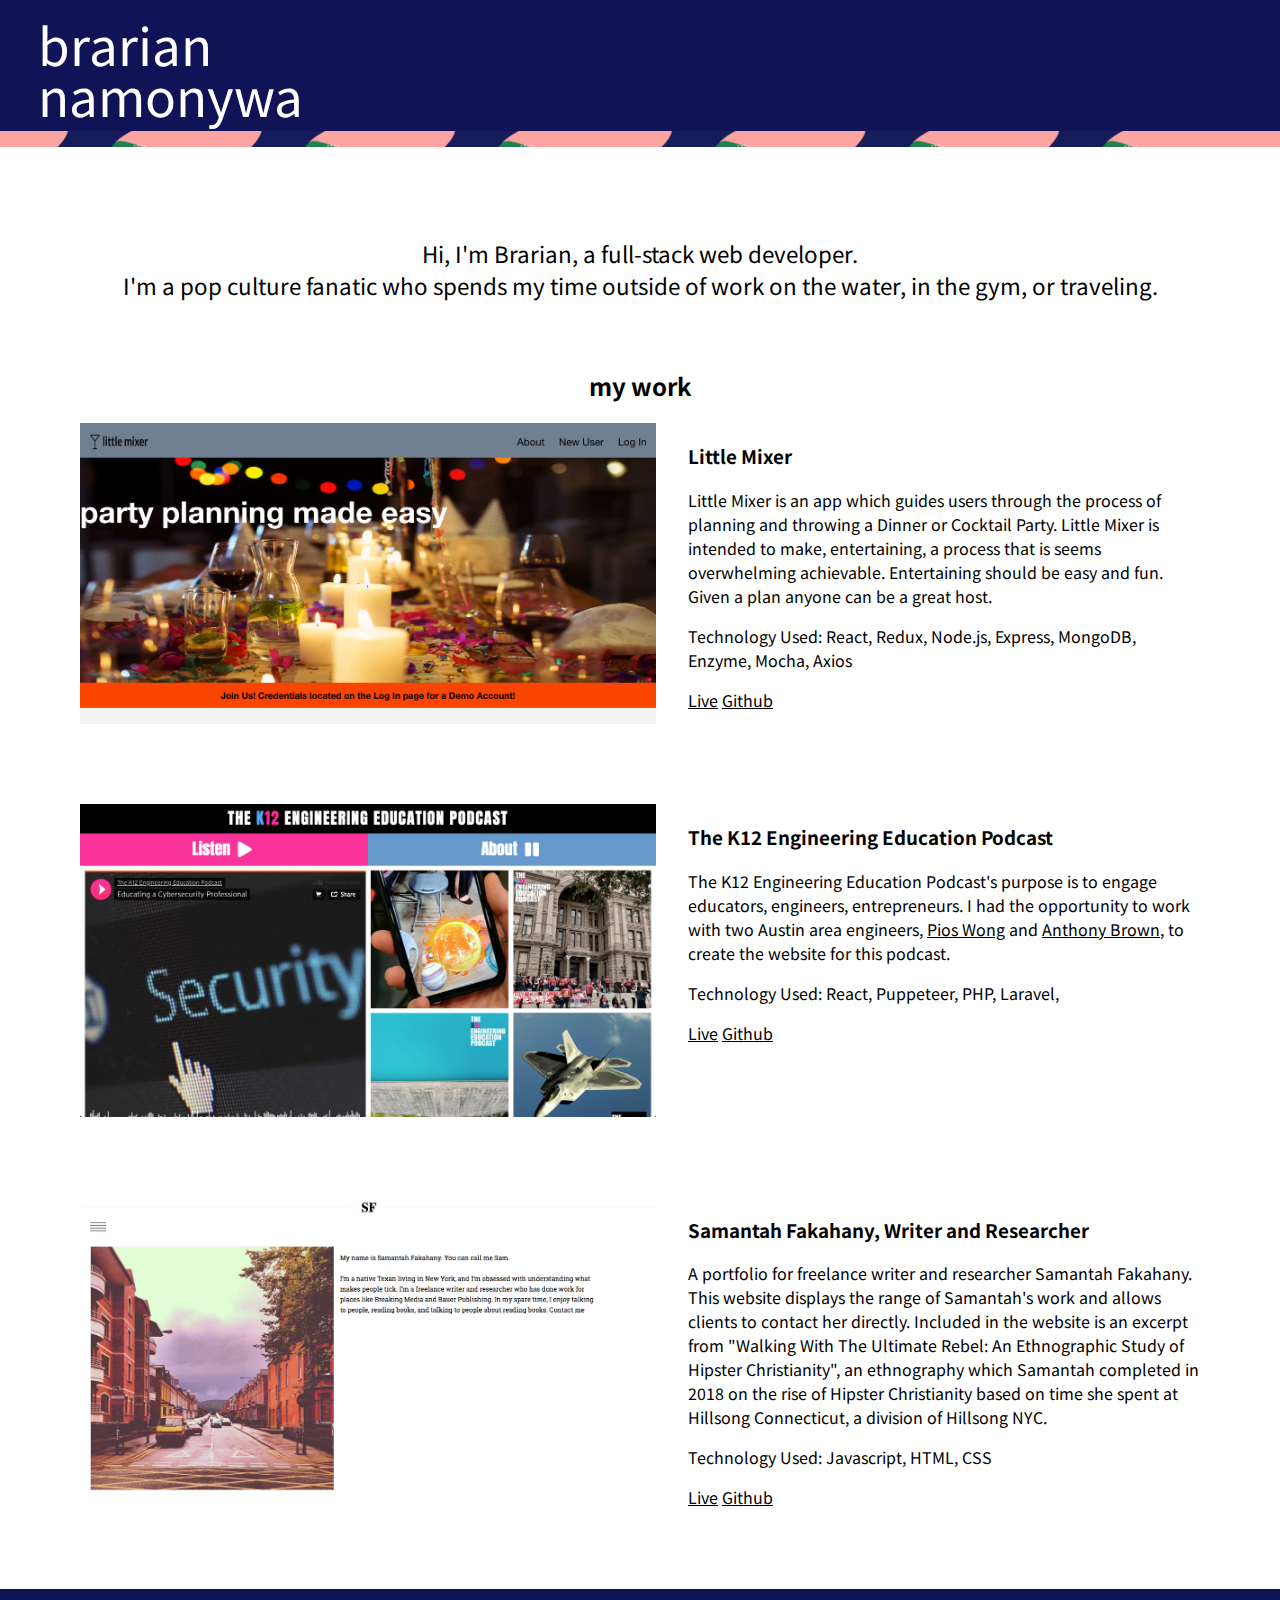
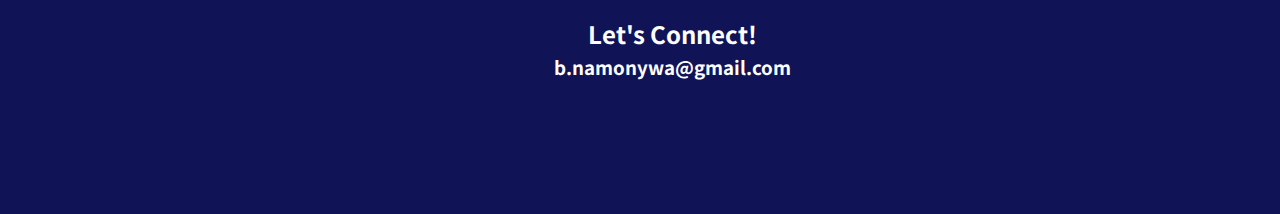
==== index.html @ b3a29791 "not hyperlinking images" ====
<!DOCTYPE html>
<!--[if lt IE 7]>      <html class="no-js lt-ie9 lt-ie8 lt-ie7"> <![endif]-->
<!--[if IE 7]>         <html class="no-js lt-ie9 lt-ie8"> <![endif]-->
<!--[if IE 8]>         <html class="no-js lt-ie9"> <![endif]-->
<!--[if gt IE 8]><!-->
<html class="no-js">
  <!--<![endif]-->
  <head>
    <meta charset="utf-8" />
    <meta http-equiv="X-UA-Compatible" content="IE=edge" />
    <title>Brarian Namonywa - Fullstack Developer</title>
    <meta name="description" content="" />
    <meta name="viewport" content="width=device-width, initial-scale=1" />
    <link rel="stylesheet" href="index.css" />
    <link
      href="https://fonts.googleapis.com/css?family=Noto+Sans+JP"
      rel="stylesheet"
    />
    <link
      rel="stylesheet"
      href="https://use.fontawesome.com/releases/v5.8.1/css/all.css"
      integrity="sha384-50oBUHEmvpQ+1lW4y57PTFmhCaXp0ML5d60M1M7uH2+nqUivzIebhndOJK28anvf"
      crossorigin="anonymous"
    />
    <link rel="apple-touch-icon" sizes="180x180" href="/apple-touch-icon.png" />
    <link rel="icon" type="image/png" sizes="32x32" href="/favicon-32x32.png" />
    <link rel="icon" type="image/png" sizes="16x16" href="/favicon-16x16.png" />
    <link rel="manifest" href="/site.webmanifest" />
  </head>
  <body>
    <!--[if lt IE 7]>
      <p class="browsehappy">
        You are using an <strong>outdated</strong> browser. Please
        <a href="#">upgrade your browser</a> to improve your experience.
      </p>
    <![endif]-->

    <header>
      <div class="heading">
        <div>
          brarian <br />
          namonywa
        </div>
      </div>
      <div class="dropdown_menu">
        <button onclick="drop()" class="drop_button">
          <i class="fas fa-bars fa-2x"></i>
        </button>
        <div id="drop_id" class="content">
          <div>about me</div>
          <div><a href="#work">my work</a></div>
          <div onclick="goto('footer')">contact</div>
        </div>
      </div>
    </header>
    <main>
      <!--------------- ABOUT ME START -------------->
      <section class="about_me">
        Hi, I'm Brarian, a full-stack web developer. <br />
        I'm a pop culture fanatic who spends my time outside of work on the
        water, in the gym, or traveling.
      </section>
      <!--------------- ABOUT ME END -------------->

      <!--------------- MY WORK START -------------->

      <h2 id="work">my work</h2>
      <section class="work">
        <img
          class="capstone_pic"
          src="little_mixer.png"
          alt="Homepage of Little Mixer"
        />

        <aside>
          <h3>Little Mixer</h3>
          Little Mixer is an app which guides users through the process of
          planning and throwing a Dinner or Cocktail Party. Little Mixer is
          intended to make, entertaining, a process that is seems overwhelming
          achievable. Entertaining should be easy and fun. Given a plan anyone
          can be a great host.

          <p>
            Technology Used: React, Redux, Node.js, Express, MongoDB, Enzyme,
            Mocha, Axios
          </p>
          <a href="https://littlemixer.netlify.com/" target="blank">Live</a>
          <a href="https://github.com/brarian/new-party-app" target="blank"
            >Github</a
          >
        </aside>
      </section>

      <section class="work">
        <img
          class="capstone_pic"
          src="episodePage.png"
          alt="K12 Engineering Education Screenshot"
        />

        <aside>
          <h3>The K12 Engineering Education Podcast</h3>
          The K12 Engineering Education Podcast's purpose is to engage
          educators, engineers, entrepreneurs. I had the opportunity to work
          with two Austin area engineers,
          <a href="http://www.piuswong.com/" target="blank">Pios Wong</a> and
          <a href="https://anthonycodes.com/" target="blank">Anthony Brown</a>,
          to create the website for this podcast.
          <p>
            Technology Used: React, Puppeteer, PHP, Laravel,
          </p>
          <a href="http://dev20190116.k12engineering.net/" target="blank"
            >Live</a
          >
          <a href="https://github.com/pieguyatx/tk12eep2018" target="blank"
            >Github</a
          >
        </aside>
      </section>

      <section class="work">
        <img
          class="capstone_pic"
          src="sf_portfolio.png"
          alt="Samantah Fakahany portfolio website about me page"
        />

        <aside>
          <h3>Samantah Fakahany, Writer and Researcher</h3>
          A portfolio for freelance writer and researcher Samantah Fakahany.
          This website displays the range of Samantah's work and allows clients
          to contact her directly. Included in the website is an excerpt from
          "Walking With The Ultimate Rebel: An Ethnographic Study of Hipster
          Christianity", an ethnography which Samantah completed in 2018 on the
          rise of Hipster Christianity based on time she spent at Hillsong
          Connecticut, a division of Hillsong NYC.
          <p>
            Technology Used: Javascript, HTML, CSS
          </p>
          <a href="http://www.samantah.me/" target="blank">Live</a>
          <a href="https://github.com/brarian/sFakahany" target="blank"
            >Github</a
          >
        </aside>
      </section>
    </main>

    <!--------------- MY WORK END -------------->

    <!--------------- FOOTER START-------------->
    <footer>
      <h2 className="footer">Let's Connect!</h2>
      <h3>b.namonywa@gmail.com</h3>
      <ul>
        <li>
          <a href="https://www.linkedin.com/in/brarian/" target="blank">
            <i class="fab fa-linkedin fa-3x"></i>
          </a>
        </li>
        <li>
          <a
            href="mailto:b.namonywa@gmail.com?subject=Contact Me"
            target="blank"
            ><i class="far fa-envelope fa-3x"></i>
          </a>
        </li>
        <li>
          <a href="https://github.com/brarian" target="blank"
            ><i class="fab fa-github fa-3x"></i
          ></a>
        </li>
        <li>
          <a href="Brarian_Namonywa_Resume.pdf" target="blank"
            ><i class="far fa-file fa-3x"></i
          ></a>
        </li>
      </ul>
    </footer>
    <!--------------- FOOTER END-------------->
    <script
      src="https://code.jquery.com/jquery-3.4.1.min.js"
      integrity="sha256-CSXorXvZcTkaix6Yvo6HppcZGetbYMGWSFlBw8HfCJo="
      crossorigin="anonymous"
    ></script>
    <script src="index.js" async defer></script>
  </body>
</html>
---- index.css ----
html,body{
  overflow-x: hidden;
  overflow-y: auto;
}
body {
  font-family: "Noto Sans JP", sans-serif;
  margin: 0;
  padding: 0;
}
a img{
  text-decoration: none; 
}
header {
  padding-top: 10px;
  font-family: "Noto Sans JP", sans-serif;
  font-size: 3.5vw;
  line-height: 3vw;
  width: 100%;
  background-color: #101457;
  color: white;
  margin-bottom: 10px;
}

footer{
  height: 20vh;
  bottom: 0;
  width: 100%;
  background-color: #101457;
  color: white;
  padding-bottom: 5vh;
}

footer h2{
  padding-top: 3vh;
  margin-left: auto;
  margin-right: auto;
  padding-left: 5vw;
  margin-bottom: 1px;
  
}
footer h3{
  padding-left: 5vw;
  padding-top: 1px;
  margin-top: 1px;
  text-align: center
}
aside a:visited, a{
  text-decoration: underline;
  color: black;
}
.heading{
  padding-top: 1vh; 
  padding-left: 3vw;
}
.heading div{
  font-size: 4vw;
    line-height: 1;
    padding-bottom: 10px;
}
footer ul{
  list-style: none;
  display: flex;
  justify-content: center;
}

footer ul li{
  margin-left: 4vw;
}
/* -------------NAV START ---------------- */
.dropdown_menu {
  position: relative;
  display: flex;
  justify-content: flex-end;
  background-image: url(longNav.png);
  background-size: contain;
  width: 100%;
  
}
.drop_button {
  background-color: #fba4a0;
  color: #fba4a0;
  padding: 8px;
  font-size: 10px;
  border: none;
  cursor: pointer;
  
}

.drop_button:focus{
  outline: none; 
}
.content {
  display: none;
  position: absolute;
  background-color: #101457;
  min-width: 160px;
  z-index: 0;
  text-align: center;
}

.content a {
  color: white;
  padding: 12px 16px;
  text-decoration: none;
  display: block;

}

.show {
  display: block;
  margin-top: 2.1em;
  font-size: 16px;
  
}



footer a{
  text-decoration: none; 
  color: white;
}

/* -------------NAV END ---------------- */
/* -------------MAIN START ---------------- */

.my_pic{
  width: 30%;
  height: 60%;
  margin-right: 2em;
}

.about_me{
  margin-top: 4em;
  margin-left: auto;
  margin-right: auto;
  font-size: 1.4em;
  text-align: center;
  margin-bottom: 3em;
}

h2{
  text-align: center;
}
.capstone_pic{
  width: 45%;
  height: 50%;
  margin-right: 2em;
} 
.work{
  display: flex;
  margin-bottom: 5em;
  justify-content: center;
}

aside{
  width: 40%;
  max-width: 600px;
}



@media only screen and (max-width: 860px) {
  .dropdown_menu {
    justify-content: flex-end;
    background-image: url(portfoliomenu.png);
    background-size: cover;
  }
  .heading div {
    font-size: 6vw;
    line-height: 1;
    width: 100%;
}
.heading aside {
  font-size: 5vw;
  line-height: 1;
}


  .about_me {
    max-width: 80%;
    margin-top: 3.5em;    
    margin-bottom: 3.5em;
    font-size: 1.2em;
    margin-left: auto;
    margin-right: auto;
  }
  .my_pic {
    width: 90%;
  height: 300px; 
    margin-left: auto;
    margin-right: auto;
  }

  /* .about_me{
    margin-top: 1.5em;
    width: 90%;
  } */

  .capstone_pic {
    height: 300px;
    width: 400px;
    display: block;
    margin-left: auto;
    margin-right: auto;
  }

  h2 {
    text-align: center;
  }
  .work {
    display: block;
    background-color: white;
    margin-bottom: 5em;
  }
  .work aside  {
    margin: 2em;
    width: 90%;
    text-align: center;
  }
  .work ul {
    list-style-type: none;
    padding: 0;
    flex-wrap: wrap;
  }

  .work ul li {
    background-color: lightgrey;
    padding: 0.3em;
    border-radius: 3px;
    margin: 3px;
  }
  section{
    margin-bottom: 2em;
  }
  section .buttons {
    display: flex;
    justify-content: center;
  }

  .resume_section {
    text-align: center;
  }
  .resume_section h2 {
  }

  .resume_section button {
    border-radius: 2px;
    padding: 1em;
    background-color: lightgray;
  }

  footer ul{
    list-style: none;
    display: flex;
    margin-left: -3em
  }
  footer ul li{
    margin-left: 7vw;
  }

  footer a{
    text-decoration: none; 
    color: white;
  }

  .show div{
    padding: 8px;
  }
  @media only screen and (max-width: 400px) {
    .capstone_pic {
      height: 250px;;
      width: 85%;
      display: block;
      margin-left: auto;
      margin-right: auto;
    }
    .work aside  {
      width: 90%;
      text-align: left;
      margin: 1em;
    }
  }
}
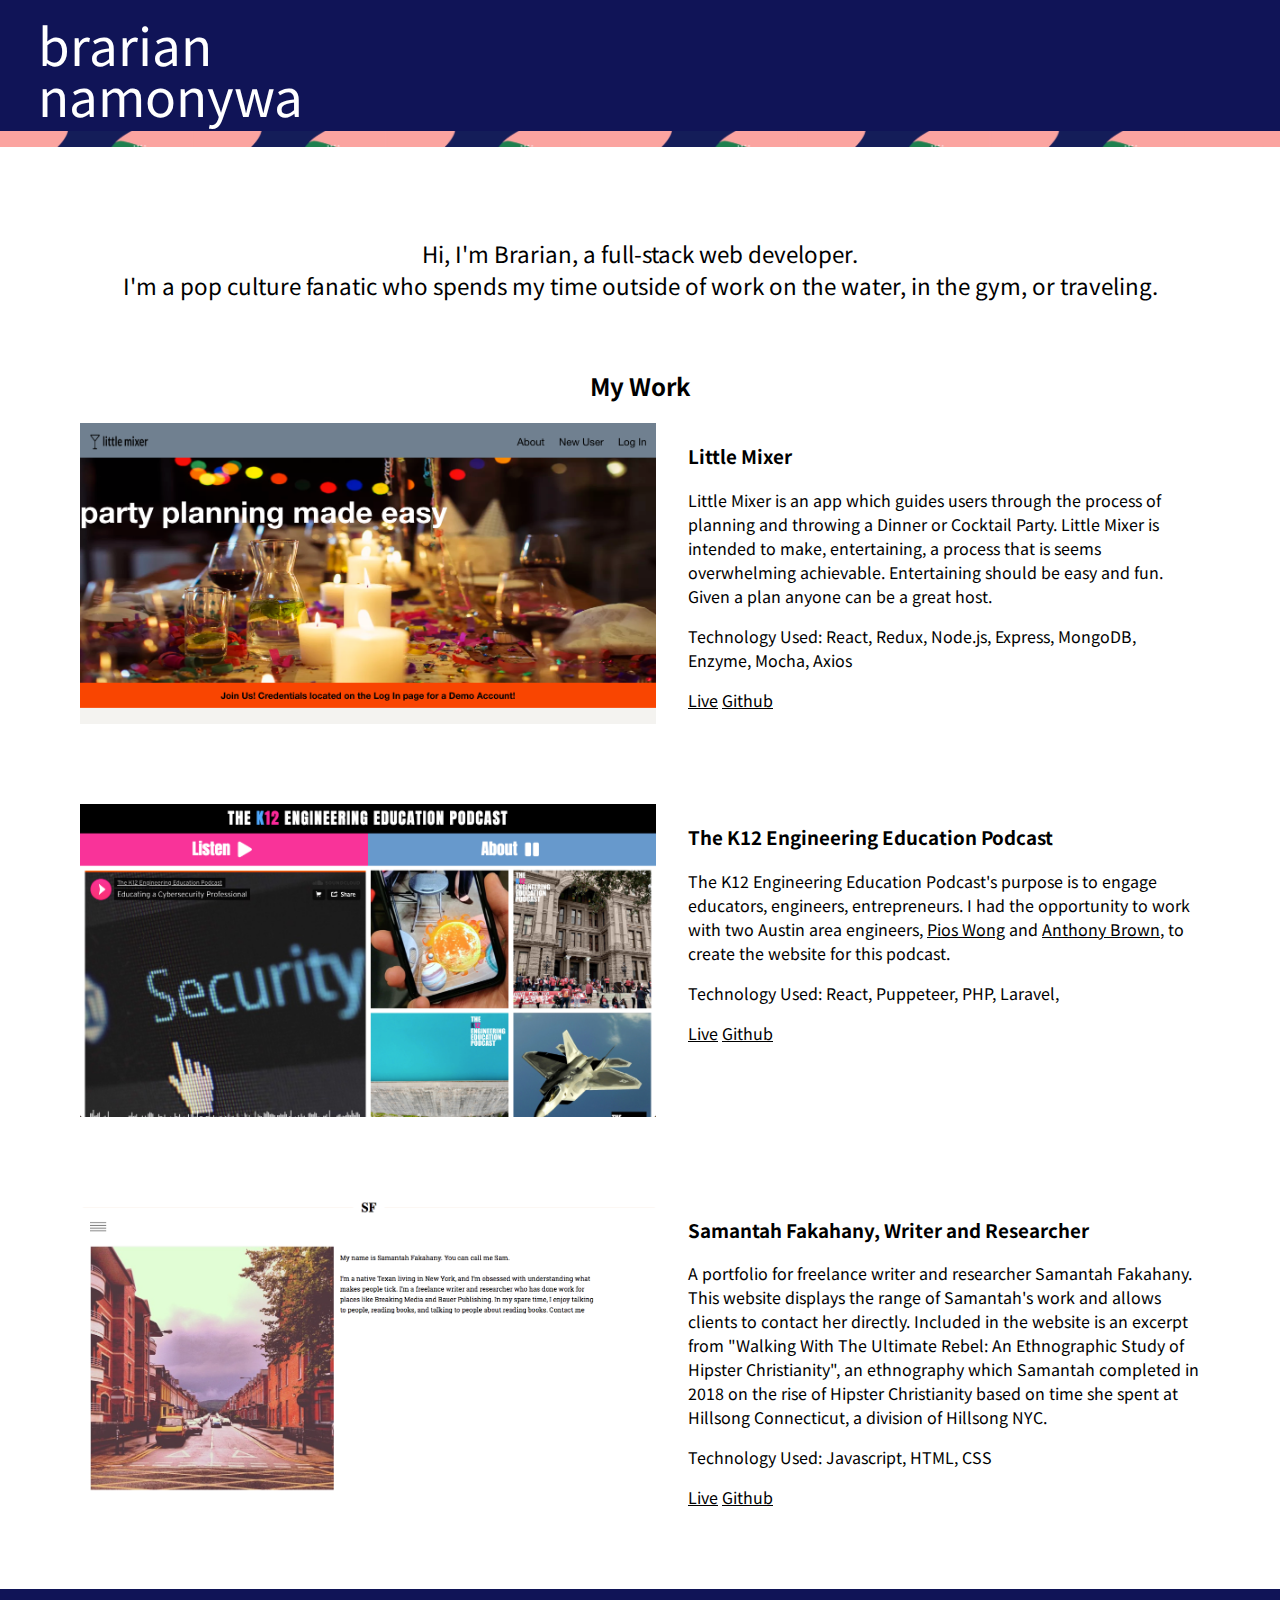
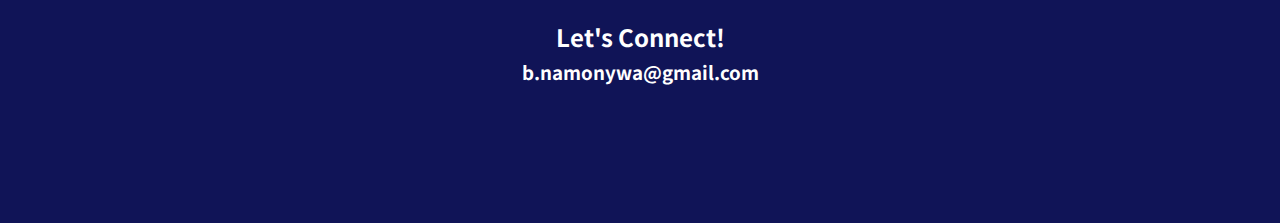
==== commit 63fb0722: "footer centered" ====
--- a/index.html
+++ b/index.html
@@ -57,6 +57,7 @@
       <!--------------- ABOUT ME START -------------->
       <section class="about_me">
         Hi, I'm Brarian, a full-stack web developer. <br />
+
         I'm a pop culture fanatic who spends my time outside of work on the
         water, in the gym, or traveling.
       </section>
@@ -64,7 +65,7 @@
 
       <!--------------- MY WORK START -------------->
 
-      <h2 id="work">my work</h2>
+      <h2 id="work">My Work</h2>
       <section class="work">
         <img
           class="capstone_pic"
@@ -112,7 +113,7 @@
           <a href="http://dev20190116.k12engineering.net/" target="blank"
             >Live</a
           >
-          <a href="https://github.com/pieguyatx/tk12eep2018" target="blank"
+          <a href="https://github.com/brarian/scrapertk12" target="blank"
             >Github</a
           >
         </aside>
@@ -149,32 +150,34 @@
 
     <!--------------- FOOTER START-------------->
     <footer>
-      <h2 className="footer">Let's Connect!</h2>
-      <h3>b.namonywa@gmail.com</h3>
-      <ul>
-        <li>
-          <a href="https://www.linkedin.com/in/brarian/" target="blank">
-            <i class="fab fa-linkedin fa-3x"></i>
-          </a>
-        </li>
-        <li>
-          <a
-            href="mailto:b.namonywa@gmail.com?subject=Contact Me"
-            target="blank"
-            ><i class="far fa-envelope fa-3x"></i>
-          </a>
-        </li>
-        <li>
-          <a href="https://github.com/brarian" target="blank"
-            ><i class="fab fa-github fa-3x"></i
-          ></a>
-        </li>
-        <li>
-          <a href="Brarian_Namonywa_Resume.pdf" target="blank"
-            ><i class="far fa-file fa-3x"></i
-          ></a>
-        </li>
-      </ul>
+      <div><h2 class="main_footer">Let's Connect!</h2></div>
+      <div><h3>b.namonywa@gmail.com</h3></div>
+      <div class="social_links">
+        <ul>
+          <li>
+            <a href="https://www.linkedin.com/in/brarian/" target="blank">
+              <i class="fab fa-linkedin fa-3x"></i>
+            </a>
+          </li>
+          <li>
+            <a
+              href="mailto:b.namonywa@gmail.com?subject=Contact Me"
+              target="blank"
+              ><i class="far fa-envelope fa-3x"></i>
+            </a>
+          </li>
+          <li>
+            <a href="https://github.com/brarian" target="blank"
+              ><i class="fab fa-github fa-3x"></i
+            ></a>
+          </li>
+          <li>
+            <a href="Brarian_Namonywa_Resume.pdf" target="blank"
+              ><i class="far fa-file fa-3x"></i
+            ></a>
+          </li>
+        </ul>
+      </div>
     </footer>
     <!--------------- FOOTER END-------------->
     <script
--- a/index.css
+++ b/index.css
@@ -22,29 +22,10 @@
   margin-bottom: 10px;
 }
 
-footer{
-  height: 20vh;
-  bottom: 0;
-  width: 100%;
-  background-color: #101457;
-  color: white;
-  padding-bottom: 5vh;
-}
-
-footer h2{
-  padding-top: 3vh;
-  margin-left: auto;
-  margin-right: auto;
-  padding-left: 5vw;
-  margin-bottom: 1px;
-  
-}
-footer h3{
-  padding-left: 5vw;
-  padding-top: 1px;
-  margin-top: 1px;
-  text-align: center
-}
+
+
+
+
 aside a:visited, a{
   text-decoration: underline;
   color: black;
@@ -58,15 +39,9 @@
     line-height: 1;
     padding-bottom: 10px;
 }
-footer ul{
-  list-style: none;
-  display: flex;
-  justify-content: center;
-}
-
-footer ul li{
-  margin-left: 4vw;
-}
+
+
+
 /* -------------NAV START ---------------- */
 .dropdown_menu {
   position: relative;
@@ -160,6 +135,39 @@
 
 
 
+
+/*********** FOOTER START ************/
+footer{
+  margin-top: 4em;
+  padding-top: 3vh;
+  height: 20vh;
+  bottom: 0;
+  width: 100%;
+  background-color: #101457;
+  color: white;
+  padding-bottom: 3vh;
+}
+
+.main_footer{
+  line-height: 1.5px;
+}
+
+footer h3{
+  text-align: center;
+}
+
+footer ul{
+  display: flex;
+  justify-content: center;
+
+}
+footer li{
+  list-style-type: none;
+  padding-right: 35px
+}
+
+/*********** FOOTER END ************/
+
 @media only screen and (max-width: 860px) {
   .dropdown_menu {
     justify-content: flex-end;
@@ -250,14 +258,6 @@
     background-color: lightgray;
   }
 
-  footer ul{
-    list-style: none;
-    display: flex;
-    margin-left: -3em
-  }
-  footer ul li{
-    margin-left: 7vw;
-  }
 
   footer a{
     text-decoration: none; 
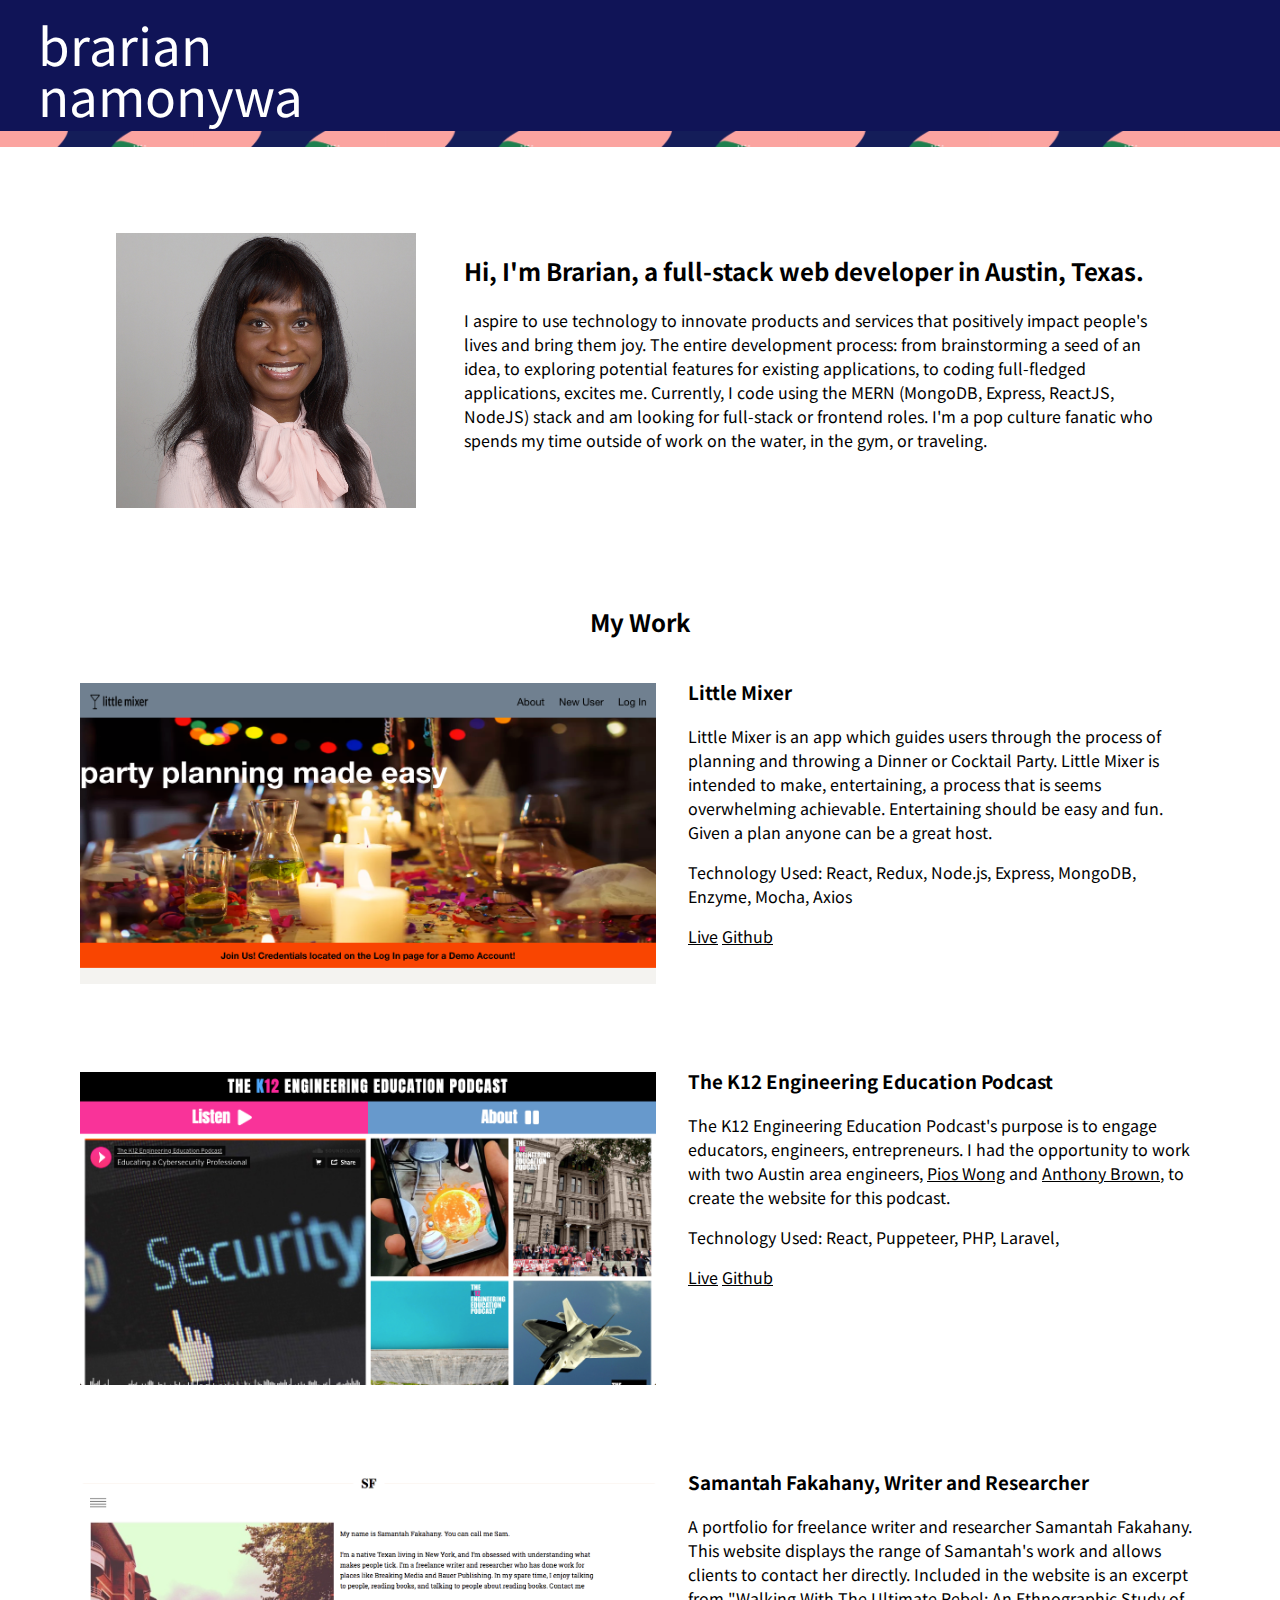
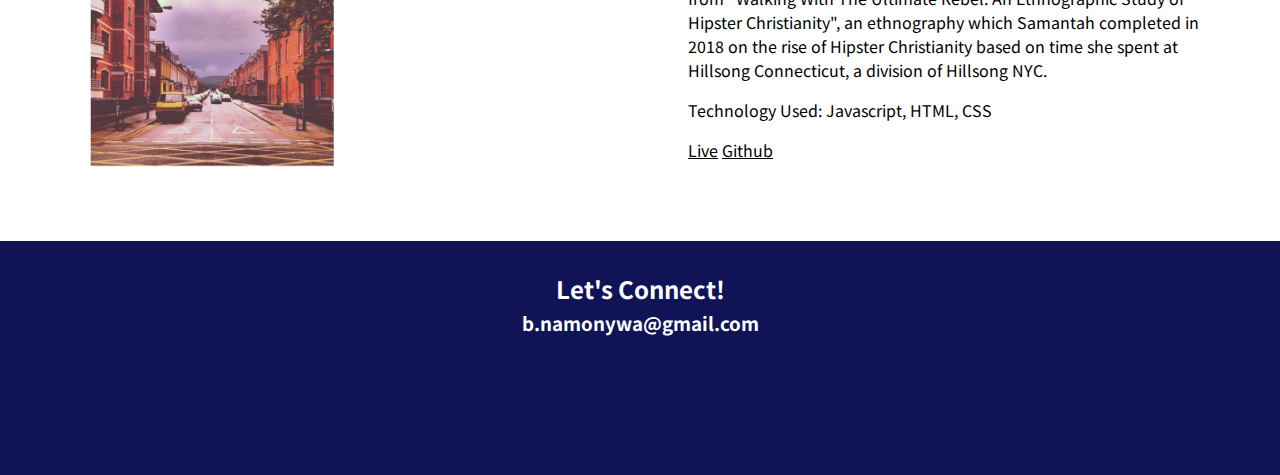
==== commit 30abc879: "about me, pic added" ====
--- a/index.html
+++ b/index.html
@@ -55,11 +55,24 @@
     </header>
     <main>
       <!--------------- ABOUT ME START -------------->
-      <section class="about_me">
-        Hi, I'm Brarian, a full-stack web developer. <br />
-
-        I'm a pop culture fanatic who spends my time outside of work on the
-        water, in the gym, or traveling.
+      <section class="work aboutme">
+        <img
+          src="pic20.jpeg"
+          alt="headshot of Brarian Namonywa"
+          class="profile_pic"
+        />
+        <div class="about">
+          <h2>Hi, I'm Brarian, a full-stack web developer in Austin, Texas.</h2>
+
+          I aspire to use technology to innovate products and services that
+          positively impact people's lives and bring them joy. The entire
+          development process: from brainstorming a seed of an idea, to
+          exploring potential features for existing applications, to coding
+          full-fledged applications, excites me. Currently, I code using the
+          MERN (MongoDB, Express, ReactJS, NodeJS) stack and am looking for
+          full-stack or frontend roles. I'm a pop culture fanatic who spends my
+          time outside of work on the water, in the gym, or traveling.
+        </div>
       </section>
       <!--------------- ABOUT ME END -------------->
 
--- a/index.css
+++ b/index.css
@@ -11,6 +11,25 @@
 a img{
   text-decoration: none; 
 }
+.aboutme{
+  padding: 2em;
+}
+.about{
+  max-width: 700px;
+
+}
+
+.profile_pic {
+  width: 300px;
+  height: 275px;
+  /* border-radius: 187px; */
+  margin-right: 3em;
+}
+
+.about h2{
+  text-align: left;
+}
+
 header {
   padding-top: 10px;
   font-family: "Noto Sans JP", sans-serif;
@@ -50,7 +69,7 @@
   background-image: url(longNav.png);
   background-size: contain;
   width: 100%;
-  
+  margin-bottom: 6vh; 
 }
 .drop_button {
   background-color: #fba4a0;
@@ -121,10 +140,12 @@
   width: 45%;
   height: 50%;
   margin-right: 2em;
+  padding-top: 1.5em;
+    align-self: center;
 } 
 .work{
   display: flex;
-  margin-bottom: 5em;
+  margin-bottom: 4em;
   justify-content: center;
 }
 
@@ -179,16 +200,28 @@
     line-height: 1;
     width: 100%;
 }
-.heading aside {
+/* .heading aside {
   font-size: 5vw;
   line-height: 1;
-}
-
+} */
+.profile_pic{
+  display: flex;
+  margin-left: auto;
+    margin-right: auto;
+}
+.about h2{
+  text-align: center;
+}
+ .about{
+  max-width: 99%;
+  margin-left: auto; 
+  margin-right: auto;
+}
 
   .about_me {
-    max-width: 80%;
+    max-width: 95%;
     margin-top: 3.5em;    
-    margin-bottom: 3.5em;
+    margin-bottom: 3em;
     font-size: 1.2em;
     margin-left: auto;
     margin-right: auto;
@@ -219,12 +252,14 @@
   .work {
     display: block;
     background-color: white;
-    margin-bottom: 5em;
+    margin-bottom: 3em;
   }
   .work aside  {
     margin: 2em;
     width: 90%;
     text-align: center;
+    margin-left: auto;
+    margin-right: auto;
   }
   .work ul {
     list-style-type: none;
@@ -276,7 +311,7 @@
       margin-right: auto;
     }
     .work aside  {
-      width: 90%;
+      width: 95%;
       text-align: left;
       margin: 1em;
     }
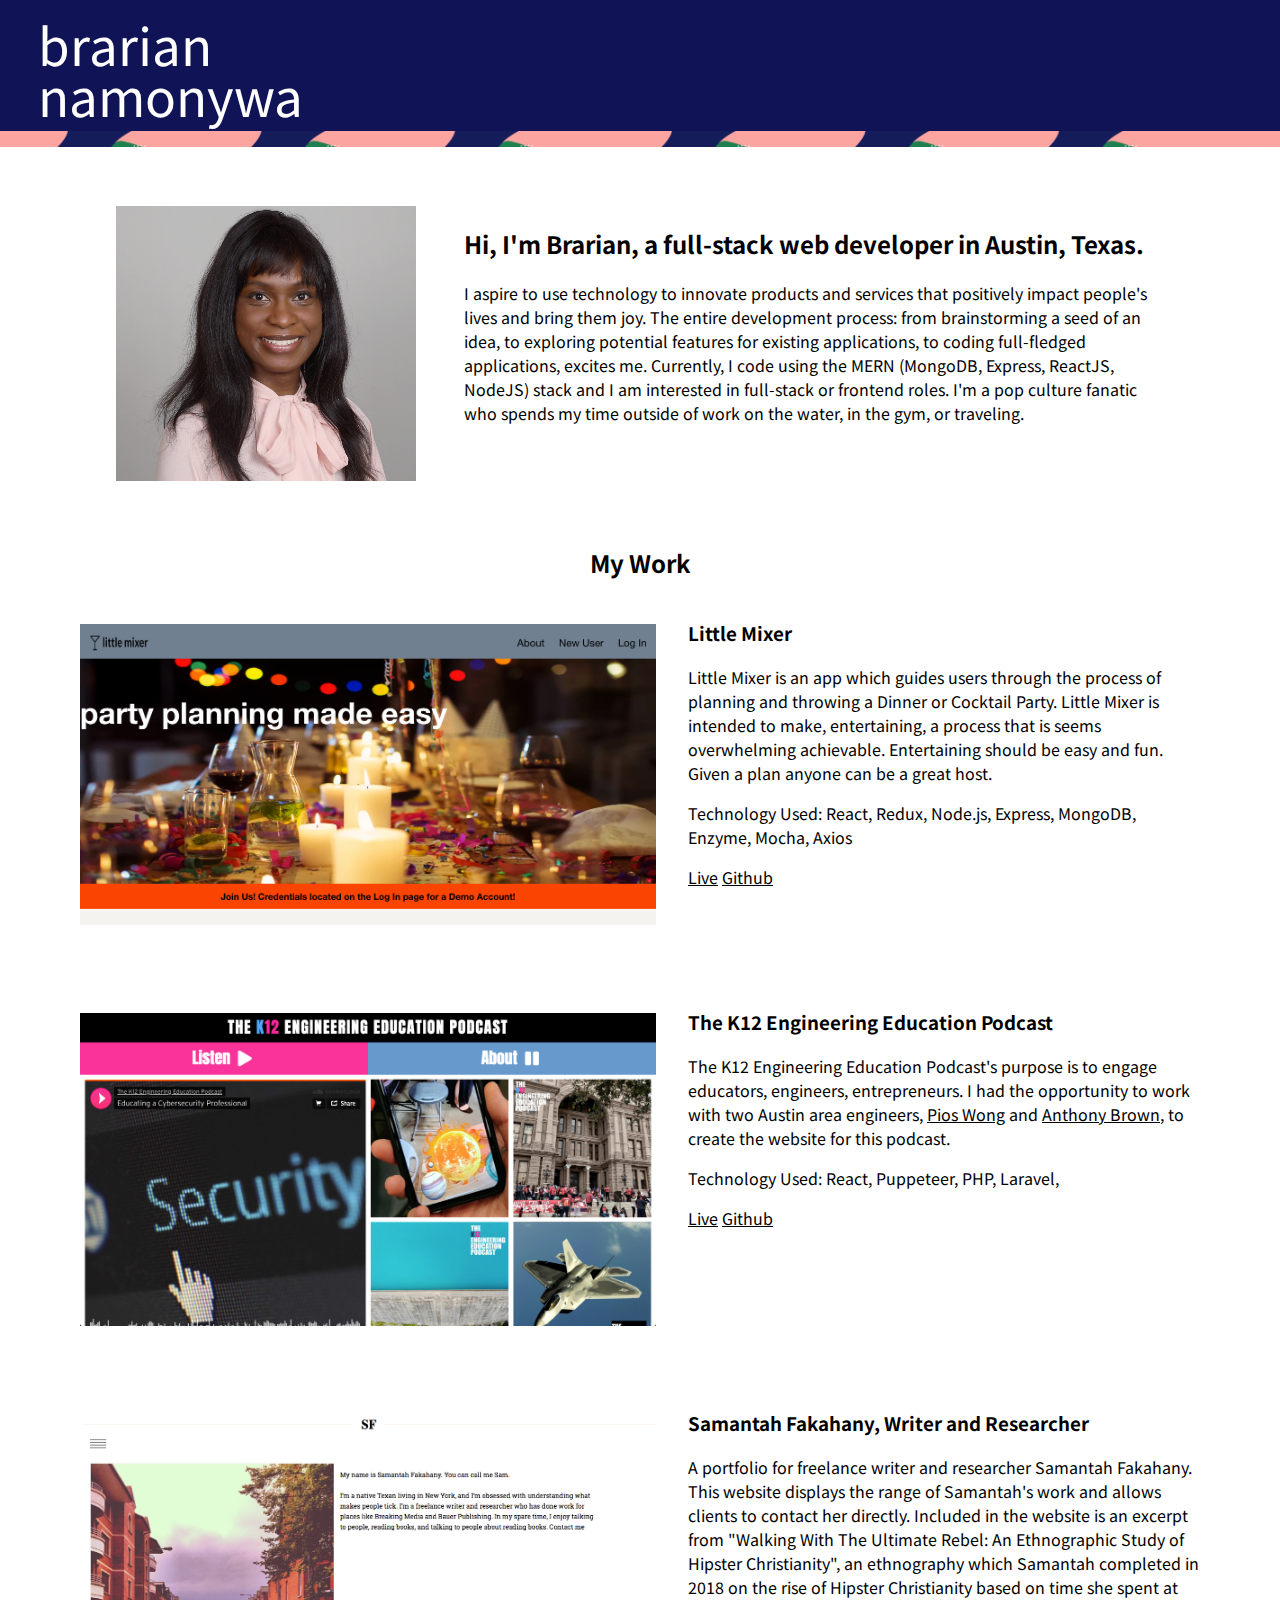
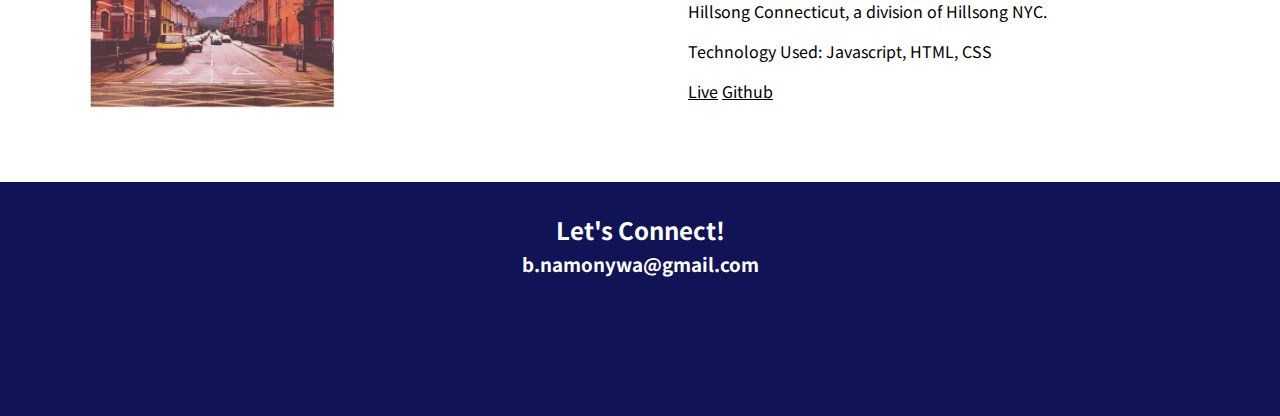
==== commit 050d9fb2: "about me desc" ====
--- a/index.html
+++ b/index.html
@@ -69,7 +69,7 @@
           development process: from brainstorming a seed of an idea, to
           exploring potential features for existing applications, to coding
           full-fledged applications, excites me. Currently, I code using the
-          MERN (MongoDB, Express, ReactJS, NodeJS) stack and am looking for
+          MERN (MongoDB, Express, ReactJS, NodeJS) stack and I am interested in
           full-stack or frontend roles. I'm a pop culture fanatic who spends my
           time outside of work on the water, in the gym, or traveling.
         </div>
--- a/index.css
+++ b/index.css
@@ -1,5 +1,5 @@
-
-html,body{
+html,
+body {
   overflow-x: hidden;
   overflow-y: auto;
 }
@@ -8,15 +8,16 @@
   margin: 0;
   padding: 0;
 }
-a img{
-  text-decoration: none; 
-}
-.aboutme{
-  padding: 2em;
-}
-.about{
+a img {
+  text-decoration: none;
+}
+.aboutme {
+  padding-top: 2em;
+  padding-left: 2em;
+  padding-right: 2em;
+}
+.about {
   max-width: 700px;
-
 }
 
 .profile_pic {
@@ -26,7 +27,7 @@
   margin-right: 3em;
 }
 
-.about h2{
+.about h2 {
   text-align: left;
 }
 
@@ -41,25 +42,20 @@
   margin-bottom: 10px;
 }
 
-
-
-
-
-aside a:visited, a{
+aside a:visited,
+a {
   text-decoration: underline;
   color: black;
 }
-.heading{
-  padding-top: 1vh; 
+.heading {
+  padding-top: 1vh;
   padding-left: 3vw;
 }
-.heading div{
+.heading div {
   font-size: 4vw;
-    line-height: 1;
-    padding-bottom: 10px;
-}
-
-
+  line-height: 1;
+  padding-bottom: 10px;
+}
 
 /* -------------NAV START ---------------- */
 .dropdown_menu {
@@ -69,7 +65,7 @@
   background-image: url(longNav.png);
   background-size: contain;
   width: 100%;
-  margin-bottom: 6vh; 
+  margin-bottom: 3vh;
 }
 .drop_button {
   background-color: #fba4a0;
@@ -78,11 +74,10 @@
   font-size: 10px;
   border: none;
   cursor: pointer;
-  
-}
-
-.drop_button:focus{
-  outline: none; 
+}
+
+.drop_button:focus {
+  outline: none;
 }
 .content {
   display: none;
@@ -98,33 +93,29 @@
   padding: 12px 16px;
   text-decoration: none;
   display: block;
-
 }
 
 .show {
   display: block;
   margin-top: 2.1em;
   font-size: 16px;
-  
-}
-
-
-
-footer a{
-  text-decoration: none; 
+}
+
+footer a {
+  text-decoration: none;
   color: white;
 }
 
 /* -------------NAV END ---------------- */
 /* -------------MAIN START ---------------- */
 
-.my_pic{
+.my_pic {
   width: 30%;
   height: 60%;
   margin-right: 2em;
 }
 
-.about_me{
+.about_me {
   margin-top: 4em;
   margin-left: auto;
   margin-right: auto;
@@ -133,32 +124,29 @@
   margin-bottom: 3em;
 }
 
-h2{
+h2 {
   text-align: center;
 }
-.capstone_pic{
+.capstone_pic {
   width: 45%;
   height: 50%;
   margin-right: 2em;
   padding-top: 1.5em;
-    align-self: center;
-} 
-.work{
+  align-self: center;
+}
+.work {
   display: flex;
   margin-bottom: 4em;
   justify-content: center;
 }
 
-aside{
+aside {
   width: 40%;
   max-width: 600px;
 }
 
-
-
-
 /*********** FOOTER START ************/
-footer{
+footer {
   margin-top: 4em;
   padding-top: 3vh;
   height: 20vh;
@@ -169,22 +157,24 @@
   padding-bottom: 3vh;
 }
 
-.main_footer{
+.main_footer {
+  display: flex;
+  justify-content: center;
   line-height: 1.5px;
 }
 
-footer h3{
-  text-align: center;
-}
-
-footer ul{
+footer h3 {
   display: flex;
   justify-content: center;
-
-}
-footer li{
+}
+
+footer ul {
+  display: flex;
+  justify-content: center;
+}
+footer li {
   list-style-type: none;
-  padding-right: 35px
+  padding-right: 35px;
 }
 
 /*********** FOOTER END ************/
@@ -199,28 +189,28 @@
     font-size: 6vw;
     line-height: 1;
     width: 100%;
-}
-/* .heading aside {
+  }
+  /* .heading aside {
   font-size: 5vw;
   line-height: 1;
 } */
-.profile_pic{
-  display: flex;
-  margin-left: auto;
-    margin-right: auto;
-}
-.about h2{
-  text-align: center;
-}
- .about{
-  max-width: 99%;
-  margin-left: auto; 
-  margin-right: auto;
-}
+  .profile_pic {
+    display: flex;
+    margin-left: auto;
+    margin-right: auto;
+  }
+  .about h2 {
+    text-align: center;
+  }
+  .about {
+    max-width: 99%;
+    margin-left: auto;
+    margin-right: auto;
+  }
 
   .about_me {
     max-width: 95%;
-    margin-top: 3.5em;    
+    margin-top: 3.5em;
     margin-bottom: 3em;
     font-size: 1.2em;
     margin-left: auto;
@@ -228,7 +218,7 @@
   }
   .my_pic {
     width: 90%;
-  height: 300px; 
+    height: 300px;
     margin-left: auto;
     margin-right: auto;
   }
@@ -254,7 +244,7 @@
     background-color: white;
     margin-bottom: 3em;
   }
-  .work aside  {
+  .work aside {
     margin: 2em;
     width: 90%;
     text-align: center;
@@ -273,7 +263,7 @@
     border-radius: 3px;
     margin: 3px;
   }
-  section{
+  section {
     margin-bottom: 2em;
   }
   section .buttons {
@@ -293,29 +283,26 @@
     background-color: lightgray;
   }
 
-
-  footer a{
-    text-decoration: none; 
+  footer a {
+    text-decoration: none;
     color: white;
   }
 
-  .show div{
+  .show div {
     padding: 8px;
   }
   @media only screen and (max-width: 400px) {
     .capstone_pic {
-      height: 250px;;
+      height: 250px;
       width: 85%;
       display: block;
       margin-left: auto;
       margin-right: auto;
     }
-    .work aside  {
+    .work aside {
       width: 95%;
       text-align: left;
       margin: 1em;
     }
   }
 }
-
-
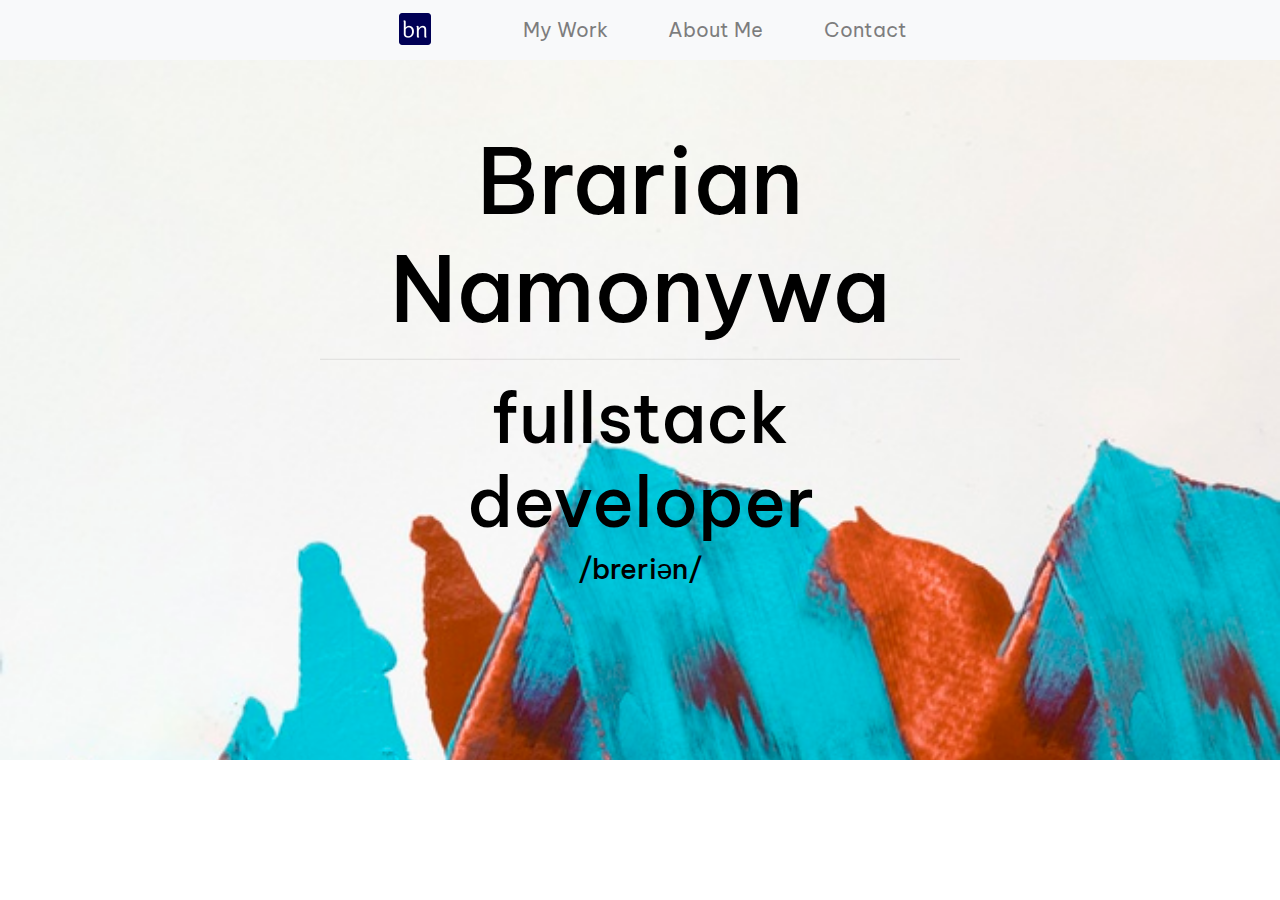
==== commit 7b32231f: "changed landing.html -> index.html" ====
--- a/index.html
+++ b/index.html
@@ -3,29 +3,33 @@
 <!--[if IE 7]>         <html class="no-js lt-ie9 lt-ie8"> <![endif]-->
 <!--[if IE 8]>         <html class="no-js lt-ie9"> <![endif]-->
 <!--[if gt IE 8]><!-->
-<html class="no-js">
+<html class="no-js" lang="en">
   <!--<![endif]-->
   <head>
     <meta charset="utf-8" />
     <meta http-equiv="X-UA-Compatible" content="IE=edge" />
-    <title>Brarian Namonywa - Fullstack Developer</title>
+    <title></title>
     <meta name="description" content="" />
-    <meta name="viewport" content="width=device-width, initial-scale=1" />
-    <link rel="stylesheet" href="index.css" />
-    <link
-      href="https://fonts.googleapis.com/css?family=Noto+Sans+JP"
-      rel="stylesheet"
+    <meta
+      name="viewport"
+      content="width=device-width, initial-scale=1, shrink-to-fit=no"
     />
     <link
       rel="stylesheet"
-      href="https://use.fontawesome.com/releases/v5.8.1/css/all.css"
-      integrity="sha384-50oBUHEmvpQ+1lW4y57PTFmhCaXp0ML5d60M1M7uH2+nqUivzIebhndOJK28anvf"
+      href="https://stackpath.bootstrapcdn.com/bootstrap/4.3.1/css/bootstrap.min.css"
+      integrity="sha384-ggOyR0iXCbMQv3Xipma34MD+dH/1fQ784/j6cY/iJTQUOhcWr7x9JvoRxT2MZw1T"
       crossorigin="anonymous"
+    />
+    <link
+      href="https://fonts.googleapis.com/css?family=Be+Vietnam&display=swap"
+      rel="stylesheet"
     />
     <link rel="apple-touch-icon" sizes="180x180" href="/apple-touch-icon.png" />
     <link rel="icon" type="image/png" sizes="32x32" href="/favicon-32x32.png" />
     <link rel="icon" type="image/png" sizes="16x16" href="/favicon-16x16.png" />
     <link rel="manifest" href="/site.webmanifest" />
+    <link rel="stylesheet" href="navbar.css" />
+    <link rel="stylesheet" href="landing.css" />
   </head>
   <body>
     <!--[if lt IE 7]>
@@ -34,170 +38,54 @@
         <a href="#">upgrade your browser</a> to improve your experience.
       </p>
     <![endif]-->
+    <nav class="navbar navbar-expand-lg navbar-light bg-light">
+      <button
+        class="navbar-toggler"
+        type="button"
+        data-toggle="collapse"
+        data-target="#navbarNavAltMarkup"
+        aria-controls="navbarNavAltMarkup"
+        aria-expanded="false"
+        aria-label="Toggle navigation"
+      >
+        <span class="navbar-toggler-icon"></span>
+      </button>
+      <div class="collapse navbar-collapse" id="navbarNavAltMarkup">
+        <div class="navbar-nav">
+          <a class="navbar-brand" href="/index.html">
+            <img src="/favicon-32x32.png" width="32" height="32" />
+          </a>
+          <a class="nav-item nav-link" href="/mywork.html">My Work</a>
 
-    <header>
-      <div class="heading">
-        <div>
-          brarian <br />
-          namonywa
+          <a class="nav-item nav-link" href="/aboutme.html">About Me</a>
+          <a class="nav-item nav-link" href="/contact.html">Contact</a>
         </div>
       </div>
-      <div class="dropdown_menu">
-        <button onclick="drop()" class="drop_button">
-          <i class="fas fa-bars fa-2x"></i>
-        </button>
-        <div id="drop_id" class="content">
-          <div>about me</div>
-          <div><a href="#work">my work</a></div>
-          <div onclick="goto('footer')">contact</div>
-        </div>
-      </div>
-    </header>
-    <main>
-      <!--------------- ABOUT ME START -------------->
-      <section class="work aboutme">
-        <img
-          src="pic20.jpeg"
-          alt="headshot of Brarian Namonywa"
-          class="profile_pic"
-        />
-        <div class="about">
-          <h2>Hi, I'm Brarian, a full-stack web developer in Austin, Texas.</h2>
+    </nav>
+    <div class="bc"></div>
+    <div class="centered">
+      <h1>Brarian Namonywa</h1>
+      <hr />
+      <h2>fullstack developer</h2>
 
-          I aspire to use technology to innovate products and services that
-          positively impact people's lives and bring them joy. The entire
-          development process: from brainstorming a seed of an idea, to
-          exploring potential features for existing applications, to coding
-          full-fledged applications, excites me. Currently, I code using the
-          MERN (MongoDB, Express, ReactJS, NodeJS) stack and I am interested in
-          full-stack or frontend roles. I'm a pop culture fanatic who spends my
-          time outside of work on the water, in the gym, or traveling.
-        </div>
-      </section>
-      <!--------------- ABOUT ME END -------------->
+      <h3 class="bottom">/breriən/</h3>
+    </div>
 
-      <!--------------- MY WORK START -------------->
-
-      <h2 id="work">My Work</h2>
-      <section class="work">
-        <img
-          class="capstone_pic"
-          src="little_mixer.png"
-          alt="Homepage of Little Mixer"
-        />
-
-        <aside>
-          <h3>Little Mixer</h3>
-          Little Mixer is an app which guides users through the process of
-          planning and throwing a Dinner or Cocktail Party. Little Mixer is
-          intended to make, entertaining, a process that is seems overwhelming
-          achievable. Entertaining should be easy and fun. Given a plan anyone
-          can be a great host.
-
-          <p>
-            Technology Used: React, Redux, Node.js, Express, MongoDB, Enzyme,
-            Mocha, Axios
-          </p>
-          <a href="https://littlemixer.netlify.com/" target="blank">Live</a>
-          <a href="https://github.com/brarian/new-party-app" target="blank"
-            >Github</a
-          >
-        </aside>
-      </section>
-
-      <section class="work">
-        <img
-          class="capstone_pic"
-          src="episodePage.png"
-          alt="K12 Engineering Education Screenshot"
-        />
-
-        <aside>
-          <h3>The K12 Engineering Education Podcast</h3>
-          The K12 Engineering Education Podcast's purpose is to engage
-          educators, engineers, entrepreneurs. I had the opportunity to work
-          with two Austin area engineers,
-          <a href="http://www.piuswong.com/" target="blank">Pios Wong</a> and
-          <a href="https://anthonycodes.com/" target="blank">Anthony Brown</a>,
-          to create the website for this podcast.
-          <p>
-            Technology Used: React, Puppeteer, PHP, Laravel,
-          </p>
-          <a href="http://dev20190116.k12engineering.net/" target="blank"
-            >Live</a
-          >
-          <a href="https://github.com/brarian/scrapertk12" target="blank"
-            >Github</a
-          >
-        </aside>
-      </section>
-
-      <section class="work">
-        <img
-          class="capstone_pic"
-          src="sf_portfolio.png"
-          alt="Samantah Fakahany portfolio website about me page"
-        />
-
-        <aside>
-          <h3>Samantah Fakahany, Writer and Researcher</h3>
-          A portfolio for freelance writer and researcher Samantah Fakahany.
-          This website displays the range of Samantah's work and allows clients
-          to contact her directly. Included in the website is an excerpt from
-          "Walking With The Ultimate Rebel: An Ethnographic Study of Hipster
-          Christianity", an ethnography which Samantah completed in 2018 on the
-          rise of Hipster Christianity based on time she spent at Hillsong
-          Connecticut, a division of Hillsong NYC.
-          <p>
-            Technology Used: Javascript, HTML, CSS
-          </p>
-          <a href="http://www.samantah.me/" target="blank">Live</a>
-          <a href="https://github.com/brarian/sFakahany" target="blank"
-            >Github</a
-          >
-        </aside>
-      </section>
-    </main>
-
-    <!--------------- MY WORK END -------------->
-
-    <!--------------- FOOTER START-------------->
-    <footer>
-      <div><h2 class="main_footer">Let's Connect!</h2></div>
-      <div><h3>b.namonywa@gmail.com</h3></div>
-      <div class="social_links">
-        <ul>
-          <li>
-            <a href="https://www.linkedin.com/in/brarian/" target="blank">
-              <i class="fab fa-linkedin fa-3x"></i>
-            </a>
-          </li>
-          <li>
-            <a
-              href="mailto:b.namonywa@gmail.com?subject=Contact Me"
-              target="blank"
-              ><i class="far fa-envelope fa-3x"></i>
-            </a>
-          </li>
-          <li>
-            <a href="https://github.com/brarian" target="blank"
-              ><i class="fab fa-github fa-3x"></i
-            ></a>
-          </li>
-          <li>
-            <a href="Brarian_Namonywa_Resume.pdf" target="blank"
-              ><i class="far fa-file fa-3x"></i
-            ></a>
-          </li>
-        </ul>
-      </div>
-    </footer>
-    <!--------------- FOOTER END-------------->
     <script
-      src="https://code.jquery.com/jquery-3.4.1.min.js"
-      integrity="sha256-CSXorXvZcTkaix6Yvo6HppcZGetbYMGWSFlBw8HfCJo="
+      src="https://code.jquery.com/jquery-3.3.1.slim.min.js"
+      integrity="sha384-q8i/X+965DzO0rT7abK41JStQIAqVgRVzpbzo5smXKp4YfRvH+8abtTE1Pi6jizo"
       crossorigin="anonymous"
     ></script>
-    <script src="index.js" async defer></script>
+    <script
+      src="https://cdnjs.cloudflare.com/ajax/libs/popper.js/1.14.7/umd/popper.min.js"
+      integrity="sha384-UO2eT0CpHqdSJQ6hJty5KVphtPhzWj9WO1clHTMGa3JDZwrnQq4sF86dIHNDz0W1"
+      crossorigin="anonymous"
+    ></script>
+    <script
+      src="https://stackpath.bootstrapcdn.com/bootstrap/4.3.1/js/bootstrap.min.js"
+      integrity="sha384-JjSmVgyd0p3pXB1rRibZUAYoIIy6OrQ6VrjIEaFf/nJGzIxFDsf4x0xIM+B07jRM"
+      crossorigin="anonymous"
+    ></script>
+    <script src="" async defer></script>
   </body>
 </html>
--- a/navbar.css
+++ b/navbar.css
@@ -0,0 +1,38 @@
+body {
+  font-family: 'Be Vietnam', sans-serif;
+  text-align: center;
+  font-size: 20px;
+  line-height: 1.4;
+}
+.collapse {
+  justify-content: center;
+}
+nav a {
+  width: 150px;
+}
+
+.navbar-brand {
+  margin-right: 0;
+}
+
+/* .collapse {
+  justify-content: center;
+} */
+.bc {
+  width: 100%;
+  height: 700px;
+  background-image: url(orange-blue-strokes-with-copy-space_23-2148217392.jpg);
+  background-position: center;
+  background-repeat: no-repeat;
+  background-size: cover;
+  position: relative;
+}
+.centered,
+.centered1 {
+  position: absolute;
+  top: 40%;
+  left: 50%;
+  transform: translate(-50%, -50%);
+  color: black;
+  text-align: center;
+}
--- a/landing.css
+++ b/landing.css
@@ -0,0 +1,16 @@
+body {
+  font-size: 20px;
+  line-height: 1.4;
+}
+html {
+  height: 100%;
+  overflow-y: hidden;
+  font-family: 'Be Vietnam', sans-serif;
+}
+
+.centered h1 {
+  font-size: 4.5em;
+}
+h2 {
+  font-size: 3.5em;
+}
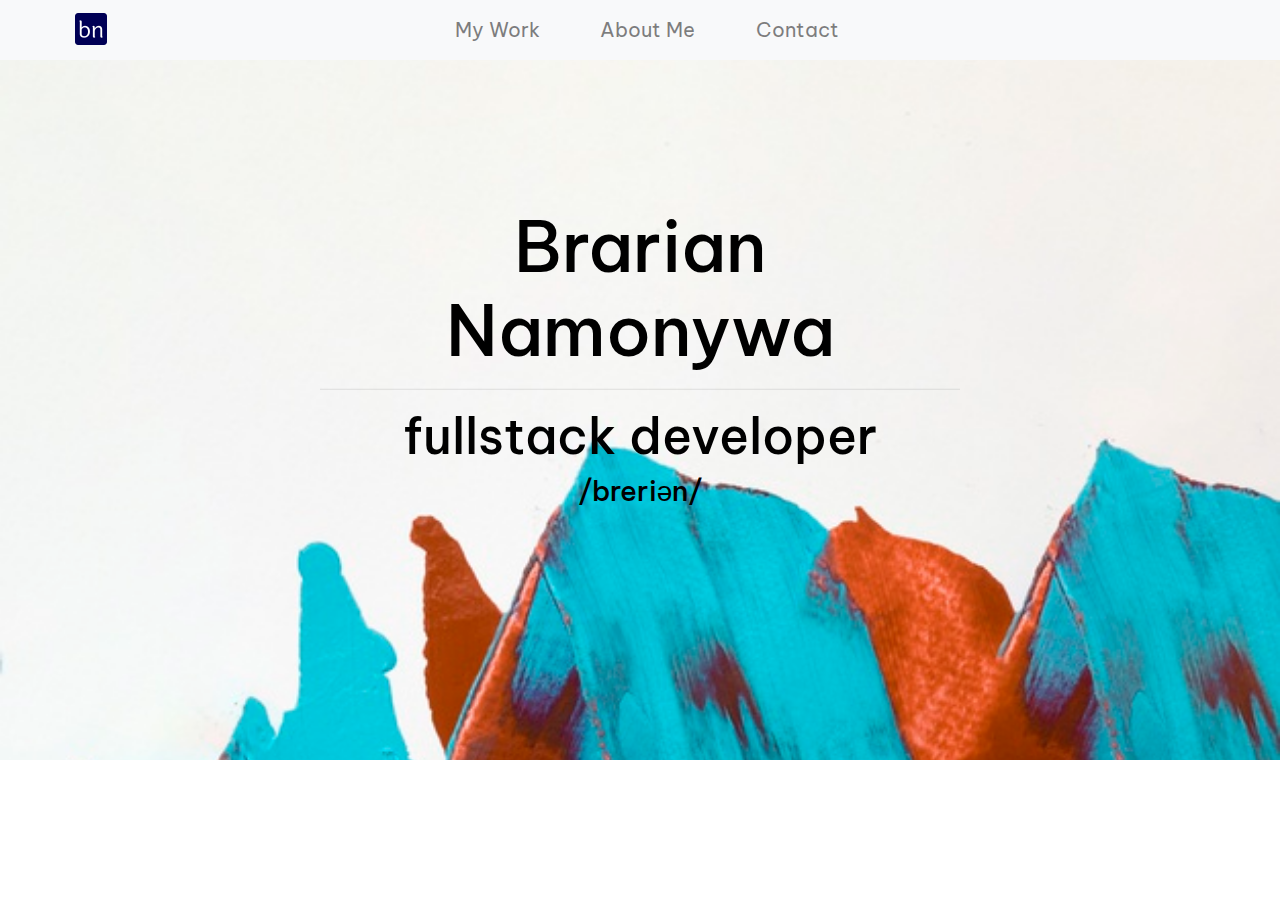
==== commit 51804816: "nav alignment change" ====
--- a/index.html
+++ b/index.html
@@ -51,10 +51,11 @@
         <span class="navbar-toggler-icon"></span>
       </button>
       <div class="collapse navbar-collapse" id="navbarNavAltMarkup">
-        <div class="navbar-nav">
+        <div class="navbar-nav mr-auto">
           <a class="navbar-brand" href="/index.html">
             <img src="/favicon-32x32.png" width="32" height="32" />
           </a>
+
           <a class="nav-item nav-link" href="/mywork.html">My Work</a>
 
           <a class="nav-item nav-link" href="/aboutme.html">About Me</a>
--- a/landing.css
+++ b/landing.css
@@ -9,8 +9,12 @@
 }
 
 .centered h1 {
-  font-size: 4.5em;
+  font-size: 3.5em;
 }
 h2 {
-  font-size: 3.5em;
+  font-size: 2.5em;
 }
+
+.navbar-brand {
+  margin-right: 20vw;
+}
